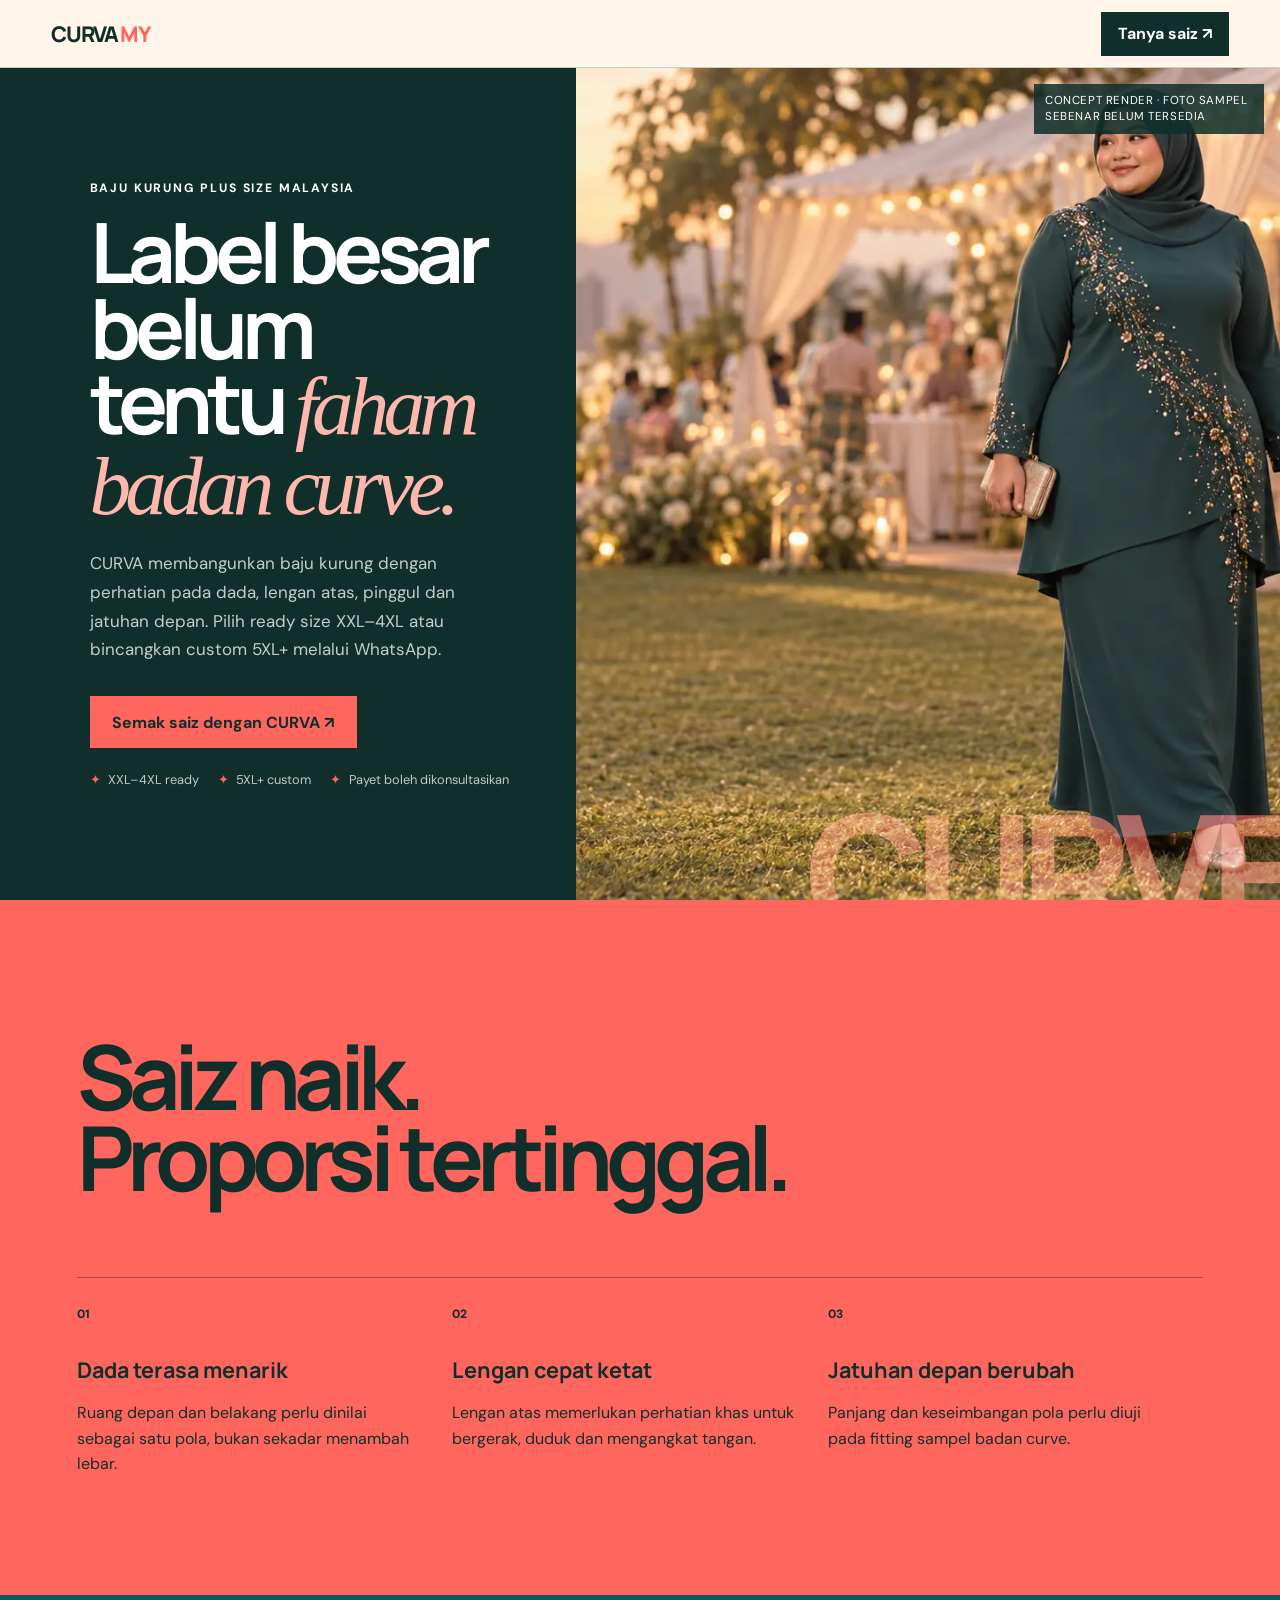
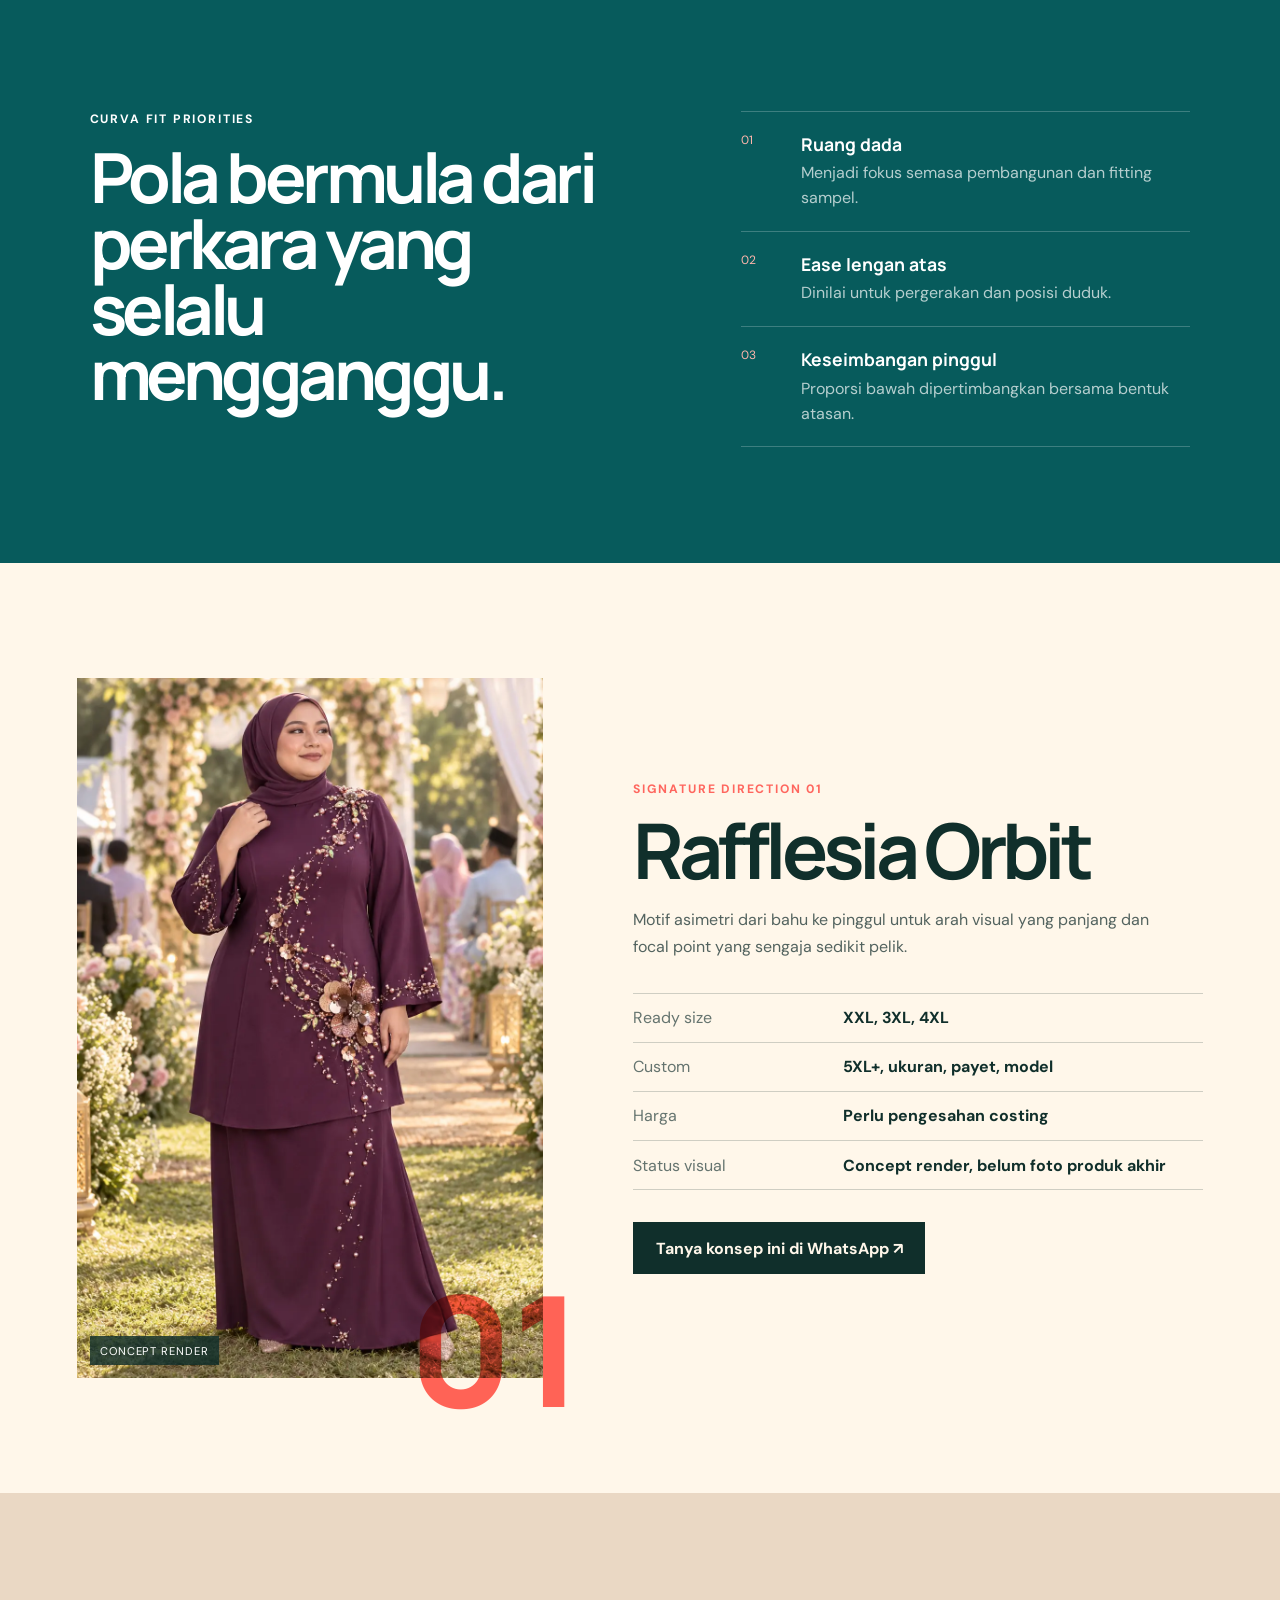
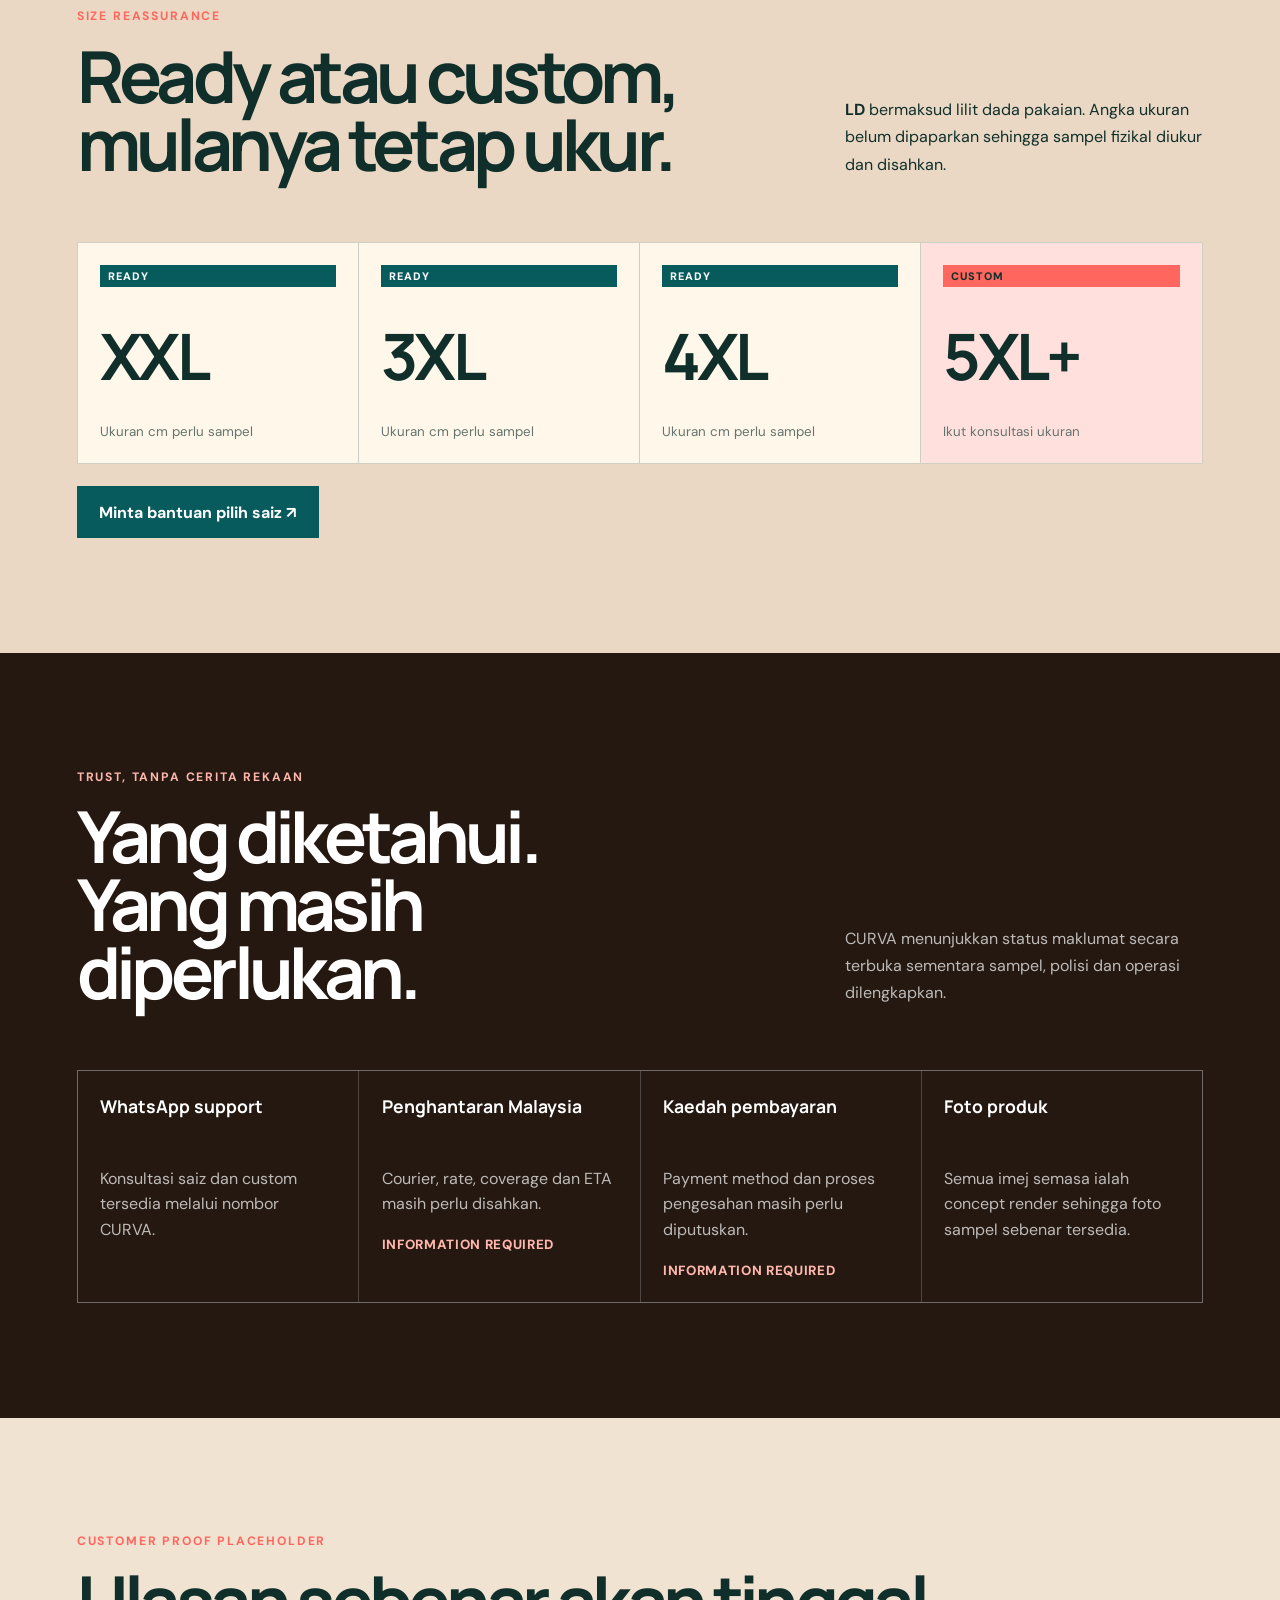
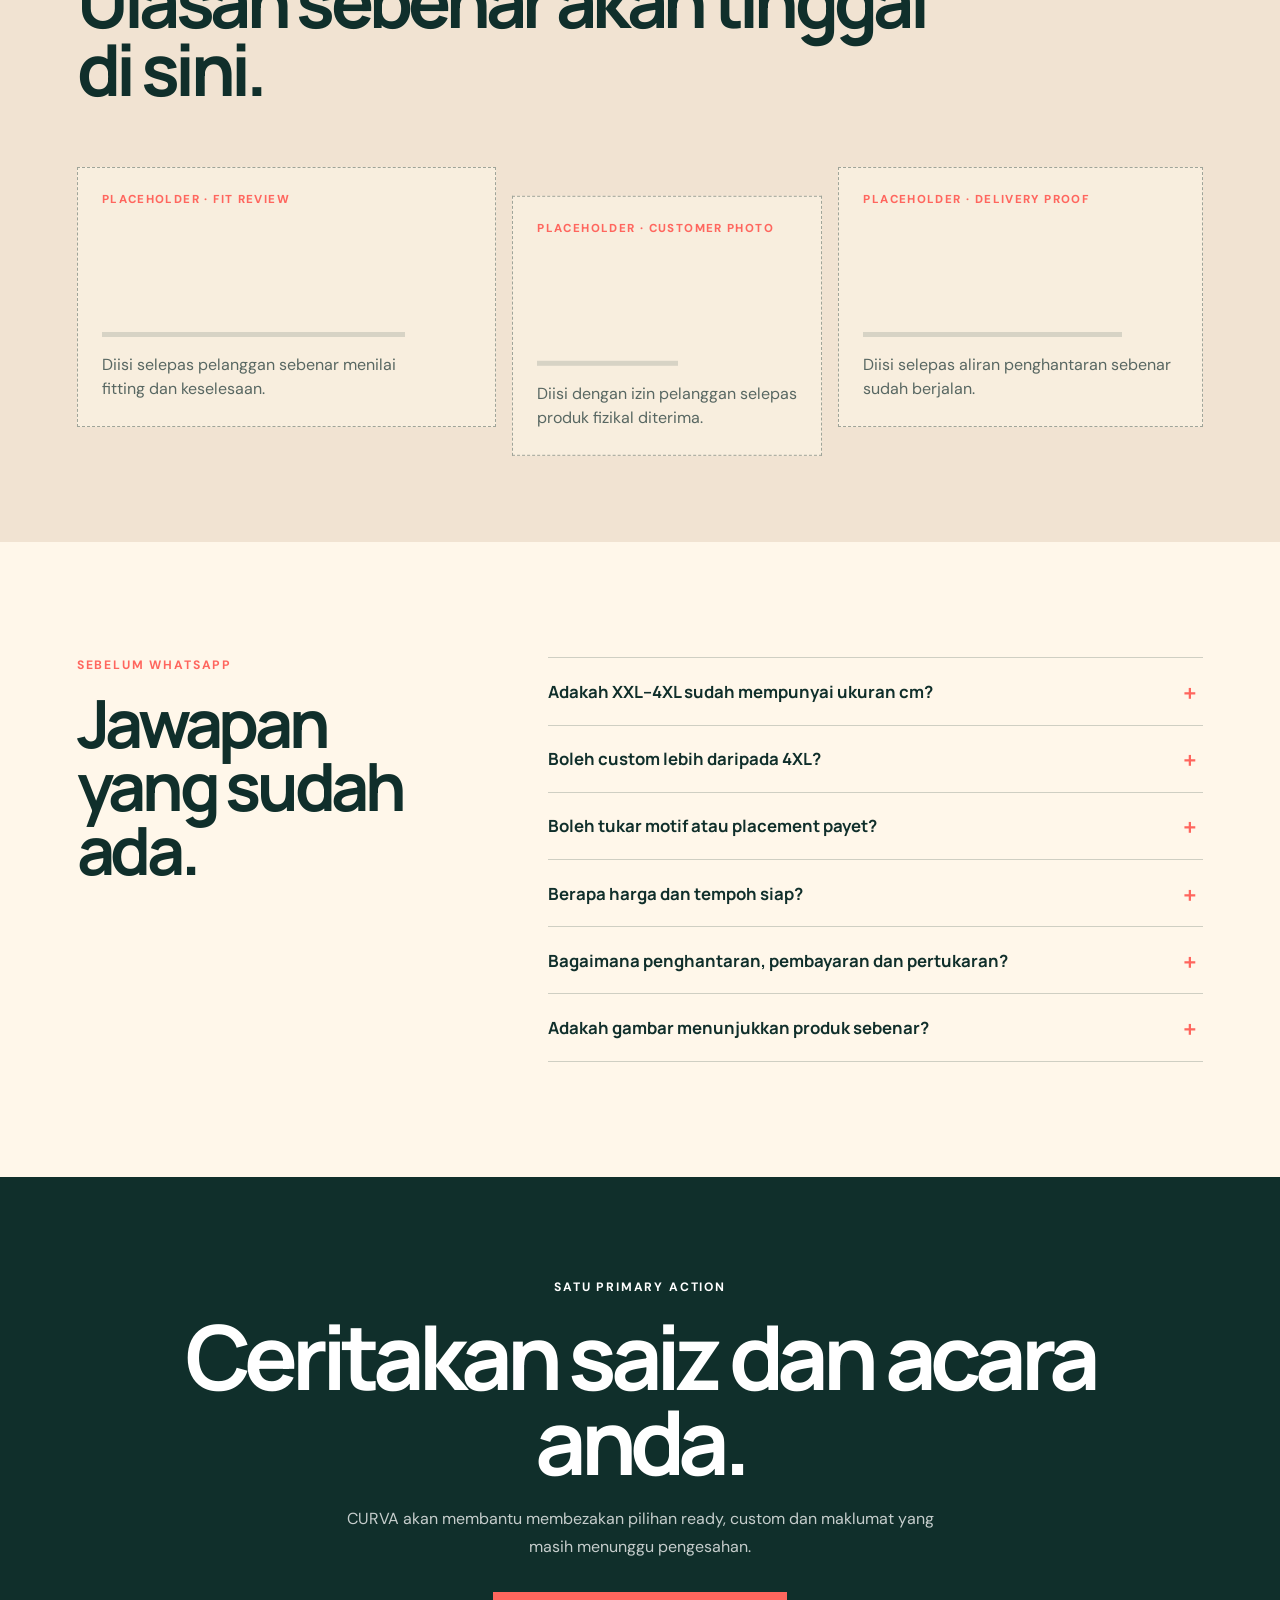
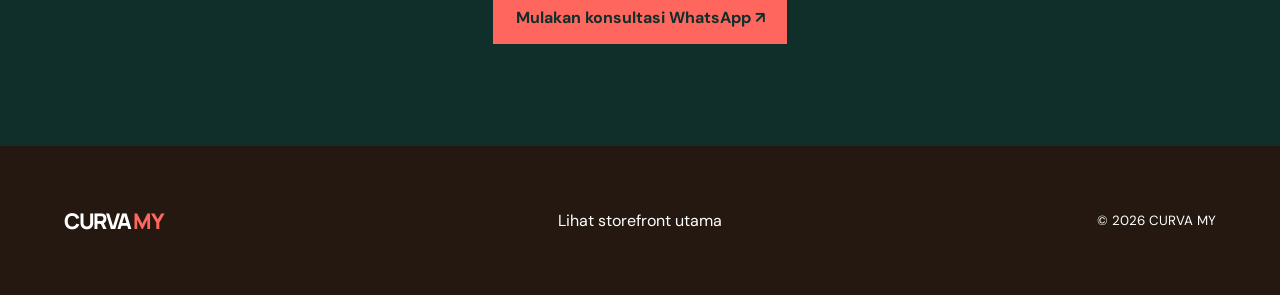
==== baju-kurung-plus-size/index.html @ a4bcad21 "Strengthen storefront conversion and add Ads landing page" ====
<!doctype html>
<html lang="ms">
  <head>
    <meta charset="UTF-8" />
    <meta name="viewport" content="width=device-width, initial-scale=1.0" />
    <meta
      name="description"
      content="Baju kurung plus size Malaysia oleh CURVA MY. Ready size XXL–4XL dan konsultasi custom 5XL+, ukuran, model serta payet melalui WhatsApp."
    />
    <title>Baju Kurung Plus Size Malaysia — CURVA MY</title>
    <link rel="preconnect" href="https://fonts.googleapis.com" />
    <link rel="preconnect" href="https://fonts.gstatic.com" crossorigin />
    <link
      href="https://fonts.googleapis.com/css2?family=DM+Sans:wght@400;500;600;700&family=Manrope:wght@500;600;700;800&display=swap"
      rel="stylesheet"
    />
    <link rel="stylesheet" href="../styles.css" />
  </head>
  <body class="ads-page" data-page="baju-kurung-plus-size">
    <a class="skip-link" href="#main-content">Terus ke kandungan utama</a>

    <header class="ads-header">
      <a class="wordmark" href="../" aria-label="Kembali ke laman utama CURVA MY">CURVA <span>MY</span></a>
      <a
        class="button ads-header-cta wa-link"
        href="https://wa.me/6285860070439"
        data-wa-intent="konsultasi baju kurung plus size dari landing Ads"
      >Tanya saiz ↗</a>
    </header>

    <main id="main-content">
      <section class="ads-hero" aria-labelledby="ads-title">
        <div class="ads-hero-copy">
          <p class="eyebrow">Baju Kurung Plus Size Malaysia</p>
          <h1 id="ads-title">Label besar belum tentu <em>faham badan curve.</em></h1>
          <p>
            CURVA membangunkan baju kurung dengan perhatian pada dada, lengan atas, pinggul dan jatuhan depan.
            Pilih ready size XXL–4XL atau bincangkan custom 5XL+ melalui WhatsApp.
          </p>
          <a
            class="button button-coral wa-link"
            href="https://wa.me/6285860070439"
            data-wa-intent="semak saiz baju kurung plus size"
          >Semak saiz dengan CURVA ↗</a>
          <ul class="ads-reassurance" aria-label="Ringkasan pilihan">
            <li>XXL–4XL ready</li>
            <li>5XL+ custom</li>
            <li>Payet boleh dikonsultasikan</li>
          </ul>
        </div>
        <figure class="ads-hero-visual">
          <img src="../assets/curva-wedding-hero.webp" alt="Concept render baju kurung plus size teal di majlis luar" />
          <figcaption>Concept render · foto sampel sebenar belum tersedia</figcaption>
        </figure>
      </section>

      <section class="pain-section" aria-labelledby="pain-title">
        <p class="eyebrow dark">Masalahnya sering pada pola</p>
        <h2 id="pain-title">Saiz naik.<br />Proporsi tertinggal.</h2>
        <div class="pain-grid">
          <article><span>01</span><h3>Dada terasa menarik</h3><p>Ruang depan dan belakang perlu dinilai sebagai satu pola, bukan sekadar menambah lebar.</p></article>
          <article><span>02</span><h3>Lengan cepat ketat</h3><p>Lengan atas memerlukan perhatian khas untuk bergerak, duduk dan mengangkat tangan.</p></article>
          <article><span>03</span><h3>Jatuhan depan berubah</h3><p>Panjang dan keseimbangan pola perlu diuji pada fitting sampel badan curve.</p></article>
        </div>
      </section>

      <section class="ads-value" aria-labelledby="value-title">
        <div>
          <p class="eyebrow">CURVA fit priorities</p>
          <h2 id="value-title">Pola bermula dari perkara yang selalu mengganggu.</h2>
        </div>
        <ol>
          <li><span>01</span><div><strong>Ruang dada</strong><p>Menjadi fokus semasa pembangunan dan fitting sampel.</p></div></li>
          <li><span>02</span><div><strong>Ease lengan atas</strong><p>Dinilai untuk pergerakan dan posisi duduk.</p></div></li>
          <li><span>03</span><div><strong>Keseimbangan pinggul</strong><p>Proporsi bawah dipertimbangkan bersama bentuk atasan.</p></div></li>
        </ol>
      </section>

      <section class="ads-offer section" aria-labelledby="offer-title">
        <div class="ads-offer-visual">
          <img src="../assets/payet-rafflesia-orbit.webp" alt="Concept render baju kurung plus size dengan payet Rafflesia Orbit" loading="lazy" />
          <span class="render-label">Concept render</span>
        </div>
        <div class="ads-offer-copy">
          <p class="eyebrow dark">Signature direction 01</p>
          <h2 id="offer-title">Rafflesia Orbit</h2>
          <p>Motif asimetri dari bahu ke pinggul untuk arah visual yang panjang dan focal point yang sengaja sedikit pelik.</p>
          <dl>
            <div><dt>Ready size</dt><dd>XXL, 3XL, 4XL</dd></div>
            <div><dt>Custom</dt><dd>5XL+, ukuran, payet, model</dd></div>
            <div><dt>Harga</dt><dd>Perlu pengesahan costing</dd></div>
            <div><dt>Status visual</dt><dd>Concept render, belum foto produk akhir</dd></div>
          </dl>
          <a
            class="button product-pick wa-link"
            href="https://wa.me/6285860070439"
            data-wa-intent="bertanya tentang konsep Rafflesia Orbit"
          >Tanya konsep ini di WhatsApp ↗</a>
        </div>
      </section>

      <section class="ads-size section" aria-labelledby="ads-size-title">
        <div class="section-heading">
          <div>
            <p class="eyebrow dark">Size reassurance</p>
            <h2 id="ads-size-title">Ready atau custom,<br />mulanya tetap ukur.</h2>
          </div>
          <p><strong>LD</strong> bermaksud lilit dada pakaian. Angka ukuran belum dipaparkan sehingga sampel fizikal diukur dan disahkan.</p>
        </div>
        <div class="ads-size-options">
          <article><span class="status-ready">Ready</span><strong>XXL</strong><small>Ukuran cm perlu sampel</small></article>
          <article><span class="status-ready">Ready</span><strong>3XL</strong><small>Ukuran cm perlu sampel</small></article>
          <article><span class="status-ready">Ready</span><strong>4XL</strong><small>Ukuran cm perlu sampel</small></article>
          <article class="ads-custom-size"><span class="status-custom">Custom</span><strong>5XL+</strong><small>Ikut konsultasi ukuran</small></article>
        </div>
        <a
          class="button inline-wa wa-link"
          href="https://wa.me/6285860070439"
          data-wa-intent="minta bantuan memilih saiz"
        >Minta bantuan pilih saiz ↗</a>
      </section>

      <section class="ads-trust section" aria-labelledby="ads-trust-title">
        <div class="section-heading">
          <div>
            <p class="eyebrow dark">Trust, tanpa cerita rekaan</p>
            <h2 id="ads-trust-title">Yang diketahui.<br />Yang masih diperlukan.</h2>
          </div>
          <p>CURVA menunjukkan status maklumat secara terbuka sementara sampel, polisi dan operasi dilengkapkan.</p>
        </div>
        <div class="ads-trust-grid">
          <article><strong>WhatsApp support</strong><p>Konsultasi saiz dan custom tersedia melalui nombor CURVA.</p></article>
          <article><strong>Penghantaran Malaysia</strong><p>Courier, rate, coverage dan ETA masih perlu disahkan.</p><small>Information required</small></article>
          <article><strong>Kaedah pembayaran</strong><p>Payment method dan proses pengesahan masih perlu diputuskan.</p><small>Information required</small></article>
          <article><strong>Foto produk</strong><p>Semua imej semasa ialah concept render sehingga foto sampel sebenar tersedia.</p></article>
        </div>
      </section>

      <section class="ads-proof section" aria-labelledby="ads-proof-title">
        <p class="eyebrow dark">Customer proof placeholder</p>
        <h2 id="ads-proof-title">Ulasan sebenar akan tinggal di sini.</h2>
        <div class="proof-grid">
          <article><span>PLACEHOLDER · FIT REVIEW</span><div class="proof-line"></div><p>Diisi selepas pelanggan sebenar menilai fitting dan keselesaan.</p></article>
          <article><span>PLACEHOLDER · CUSTOMER PHOTO</span><div class="proof-line short"></div><p>Diisi dengan izin pelanggan selepas produk fizikal diterima.</p></article>
          <article><span>PLACEHOLDER · DELIVERY PROOF</span><div class="proof-line"></div><p>Diisi selepas aliran penghantaran sebenar sudah berjalan.</p></article>
        </div>
      </section>

      <section class="faq-section section ads-faq" aria-labelledby="ads-faq-title">
        <div class="faq-heading">
          <p class="eyebrow dark">Sebelum WhatsApp</p>
          <h2 id="ads-faq-title">Jawapan yang sudah ada.</h2>
        </div>
        <div class="faq-list">
          <details><summary>Adakah XXL–4XL sudah mempunyai ukuran cm?</summary><p>Belum dipaparkan kerana ukuran pakaian perlu disahkan daripada sampel fizikal.</p></details>
          <details><summary>Boleh custom lebih daripada 4XL?</summary><p>Boleh dikonsultasikan berdasarkan ukuran badan melalui WhatsApp.</p></details>
          <details><summary>Boleh tukar motif atau placement payet?</summary><p>Boleh dibincangkan. Feasibility, bahan, harga dan tempoh akan disahkan sebelum order.</p></details>
          <details><summary>Berapa harga dan tempoh siap?</summary><p><strong>Information required:</strong> costing dan production lead time belum tersedia.</p></details>
          <details><summary>Bagaimana penghantaran, pembayaran dan pertukaran?</summary><p><strong>Information required:</strong> butiran operasi dan polisi ini belum diberikan untuk paparan awam.</p></details>
          <details><summary>Adakah gambar menunjukkan produk sebenar?</summary><p>Belum. Semua imej semasa ditandai concept render dan perlu diganti dengan foto sampel sebenar.</p></details>
        </div>
      </section>

      <section class="final-cta ads-final" aria-labelledby="ads-final-title">
        <p class="eyebrow">Satu primary action</p>
        <h2 id="ads-final-title">Ceritakan saiz dan acara anda.</h2>
        <p>CURVA akan membantu membezakan pilihan ready, custom dan maklumat yang masih menunggu pengesahan.</p>
        <a
          class="button button-coral wa-link"
          href="https://wa.me/6285860070439"
          data-wa-intent="mulakan konsultasi baju kurung plus size"
        >Mulakan konsultasi WhatsApp ↗</a>
      </section>
    </main>

    <footer class="ads-footer">
      <a class="wordmark footer-mark" href="../">CURVA <span>MY</span></a>
      <p><a href="../">Lihat storefront utama</a></p>
      <small>© <span id="year"></span> CURVA MY</small>
    </footer>

    <a
      class="mobile-wa wa-link"
      href="https://wa.me/6285860070439"
      data-wa-intent="sticky Ads landing WhatsApp"
      aria-label="Semak saiz melalui WhatsApp"
    >Semak saiz di WhatsApp <span aria-hidden="true">↗</span></a>

    <script src="../script.js"></script>
  </body>
</html>
---- styles.css ----
:root {
  --ink: #102f2b;
  --teal: #075b5c;
  --coral: #ff665e;
  --cream: #fff7ea;
  --paper: #f5ebdc;
  --gold: #d9a557;
  --line: rgba(16, 47, 43, 0.2);
}

* { box-sizing: border-box; }
html { scroll-behavior: smooth; }
body {
  margin: 0;
  overflow-x: hidden;
  color: var(--ink);
  background: var(--cream);
  font-family: "DM Sans", sans-serif;
  font-size: 16px;
}
a { color: inherit; text-decoration: none; }
button { font: inherit; }
:focus-visible { outline: 3px solid var(--coral); outline-offset: 4px; }
.skip-link { position: fixed; top: .75rem; left: .75rem; z-index: 100; padding: .75rem 1rem; color: white; background: var(--ink); transform: translateY(-180%); }
.skip-link:focus { transform: translateY(0); }

.site-header {
  height: 76px;
  display: grid;
  grid-template-columns: 1fr auto 1fr;
  align-items: center;
  padding: 0 4vw;
  background: var(--cream);
  border-bottom: 1px solid var(--line);
  position: sticky;
  top: 0;
  z-index: 10;
}
.wordmark {
  font-family: "Manrope", sans-serif;
  font-size: 1.35rem;
  font-weight: 800;
  letter-spacing: -0.06em;
}
.wordmark span { color: var(--coral); }
nav { display: flex; gap: clamp(.9rem, 2vw, 2rem); font-size: .9rem; }
nav a:hover { color: var(--coral); }
.bag-link { justify-self: end; font-size: .9rem; font-weight: 700; }

.hero {
  min-height: calc(100svh - 76px);
  position: relative;
  display: grid;
  align-items: center;
  overflow: hidden;
  color: white;
  background: #815d40;
}
.hero-image, .hero-shade { position: absolute; inset: 0; width: 100%; height: 100%; }
.hero-image { object-fit: cover; object-position: center; }
.hero-shade {
  background: linear-gradient(90deg, rgba(10, 40, 36, .78) 0%, rgba(10, 40, 36, .38) 38%, transparent 67%);
}
.hero-copy { position: relative; width: min(590px, 86vw); margin-left: 8vw; z-index: 2; }
.eyebrow {
  margin: 0 0 1.1rem;
  font-size: .76rem;
  font-weight: 700;
  letter-spacing: .15em;
  text-transform: uppercase;
}
.eyebrow.dark { color: var(--coral); }
h1, h2, h3 { font-family: "Manrope", sans-serif; }
h1 {
  max-width: 650px;
  margin: 0;
  font-size: clamp(3.5rem, 7vw, 7rem);
  line-height: .91;
  letter-spacing: -.07em;
}
h1 em, .spark-intro em { color: #ffb6ac; font-family: Georgia, serif; font-weight: 400; }
.hero-text { max-width: 510px; margin: 1.7rem 0 2rem; font-size: 1.08rem; line-height: 1.7; }
.hero-actions { display: flex; flex-wrap: wrap; gap: .75rem; }
.button {
  min-height: 52px;
  display: inline-flex;
  align-items: center;
  justify-content: center;
  gap: .5rem;
  padding: .85rem 1.35rem;
  border: 1px solid transparent;
  font-weight: 700;
  transition: transform .2s ease, background .2s ease;
}
.button:hover { transform: translateY(-2px); }
.button-primary { color: var(--ink); background: var(--cream); }
.button-ghost { color: white; border-color: rgba(255,255,255,.65); }
.hero-note {
  position: absolute;
  right: 3vw;
  bottom: 3vw;
  display: flex;
  gap: .8rem;
  align-items: flex-start;
  z-index: 2;
  font-size: .85rem;
}
.hero-note span { color: #ffb6ac; }
.hero-note p { margin: 0; }
.hero-render-label, .stage-render-label {
  position: absolute;
  z-index: 3;
  padding: .45rem .65rem;
  color: white;
  background: rgba(16,47,43,.84);
  font-size: .72rem;
  font-weight: 700;
  letter-spacing: .05em;
  text-transform: uppercase;
}
.hero-render-label { top: 1rem; right: 1rem; }
.stage-render-label { left: 1rem; bottom: 1rem; }

.trust-ribbon { display: grid; grid-template-columns: repeat(4, 1fr); border-bottom: 1px solid var(--line); background: var(--cream); }
.trust-ribbon > div { position: relative; padding: 1.3rem 1.5rem 1.3rem 3.4rem; border-right: 1px solid var(--line); }
.trust-ribbon > div:last-child { border-right: 0; }
.trust-ribbon span { position: absolute; left: 1.25rem; top: 1.35rem; color: var(--coral); font-size: .75rem; }
.trust-ribbon strong, .trust-ribbon small { display: block; }
.trust-ribbon small { margin-top: .2rem; color: #61716d; line-height: 1.4; }

.manifesto {
  min-height: 62vh;
  display: grid;
  place-content: center;
  padding: 8vw;
  text-align: center;
  background: var(--coral);
}
.manifesto p { font-size: .75rem; font-weight: 700; letter-spacing: .2em; }
.manifesto h2 {
  margin: 1rem 0 0;
  font-size: clamp(2.5rem, 6vw, 6rem);
  line-height: 1;
  letter-spacing: -.06em;
}
.manifesto h2 span { color: var(--cream); font-family: Georgia, serif; font-style: italic; font-weight: 400; }

.section { padding: 9vw 6vw; }
.section-heading {
  display: grid;
  grid-template-columns: 1.3fr .7fr;
  gap: 8vw;
  align-items: end;
  margin-bottom: 4rem;
}
.section-heading h2, .fit-copy h2, .spark-intro h2 {
  margin: 0;
  font-size: clamp(2.6rem, 5.6vw, 5.5rem);
  line-height: .95;
  letter-spacing: -.065em;
}
.section-heading > p { margin: 0; line-height: 1.7; }
.product-stage { position: relative; overflow: hidden; background: var(--paper); }
.product-stage img { display: block; width: 100%; aspect-ratio: 16 / 9; object-fit: cover; }
.product-caption {
  position: absolute;
  right: 1rem;
  bottom: 1rem;
  min-width: 175px;
  padding: 1rem;
  background: var(--cream);
}
.product-caption p { margin: 0 0 .2rem; font-size: .75rem; }
.product-caption strong { font-size: 1.4rem; }
.product-grid { display: grid; grid-template-columns: repeat(3, 1fr); border-top: 1px solid var(--line); margin-top: 2rem; }
.product-grid article { padding: 2rem; border-right: 1px solid var(--line); }
.product-grid article:last-child { border-right: 0; }
.product-number { color: var(--coral); }
.product-grid h3 { margin: 2rem 0 .4rem; font-size: 1.6rem; }
.product-grid article > p:not(.product-number) { min-height: 3rem; color: #4e625f; }
.text-link { display: inline-block; margin-top: .7rem; padding-bottom: .2rem; border-bottom: 1px solid currentColor; font-weight: 700; }
.text-link:hover { color: var(--coral); }

.payet-collection { background: #f1e3d2; }
.payet-heading > div:last-child > p { margin: 0 0 .8rem; line-height: 1.7; }
.concept-note { display: block; color: #6b5751; line-height: 1.5; }
.payet-grid { display: grid; grid-template-columns: repeat(3, 1fr); gap: 1.3rem; }
.payet-card { overflow: hidden; background: var(--cream); border: 1px solid var(--line); }
.payet-image-wrap { position: relative; overflow: hidden; }
.payet-image-wrap img { display: block; width: 100%; aspect-ratio: 2 / 3; object-fit: cover; transition: transform .55s ease; }
.payet-card:hover .payet-image-wrap img { transform: scale(1.025); }
.render-label { position: absolute; left: .8rem; bottom: .8rem; padding: .45rem .65rem; color: white; background: rgba(16,47,43,.82); font-size: .7rem; text-transform: uppercase; letter-spacing: .08em; }
.payet-card-copy { padding: 1.4rem; }
.payet-card h3 { margin: .7rem 0 .55rem; font-size: 1.55rem; }
.payet-card-copy > p:not(.product-number) { min-height: 4.6rem; margin-bottom: 1.2rem; color: #53615e; line-height: 1.55; }
.payet-meta { display: flex; justify-content: space-between; align-items: center; gap: 1rem; padding: 1rem 0; border-top: 1px solid var(--line); }
.payet-meta strong { font-size: 1.25rem; }
.payet-meta span { color: #6a7572; font-size: .75rem; }
.product-pick { width: 100%; color: var(--cream); background: var(--ink); cursor: pointer; }

.spark-section {
  display: grid;
  grid-template-columns: .9fr 1.1fr;
  gap: 8vw;
  padding: 9vw 7vw;
  color: white;
  background: var(--teal);
}
.spark-intro { align-self: center; }
.spark-intro > p:last-child { max-width: 460px; line-height: 1.7; color: rgba(255,255,255,.72); }
.spark-builder { padding: clamp(1.2rem, 3vw, 2.5rem); color: var(--ink); background: var(--cream); }
.builder-topline, .builder-total { display: flex; justify-content: space-between; align-items: center; gap: 1rem; }
.builder-topline { padding-bottom: 1.4rem; border-bottom: 1px solid var(--line); }
.builder-topline p { margin: 0; font-weight: 700; }
.builder-topline span { font-size: .8rem; }
.spark-options { display: grid; gap: .65rem; padding: 1rem 0; }
.spark-option {
  display: grid;
  grid-template-columns: 48px 1fr;
  gap: 1rem;
  align-items: center;
  width: 100%;
  padding: .65rem;
  text-align: left;
  color: var(--ink);
  background: transparent;
  border: 1px solid transparent;
  cursor: pointer;
}
.spark-option:hover, .spark-option.selected { border-color: var(--coral); background: white; }
.spark-option small { display: block; margin-top: .18rem; color: #677571; }
.spark-swatch { width: 48px; aspect-ratio: 1; display: block; border-radius: 50%; background-color: #0d6261; }
.spark-swatch.bare { background: #0d6261; }
.spark-swatch.orbit { background: radial-gradient(circle at 30% 30%, #ffd49a 0 5%, transparent 6%), radial-gradient(circle at 60% 62%, #f8e8c7 0 6%, transparent 7%), #0d6261; }
.spark-swatch.meteor { background: repeating-linear-gradient(115deg, #0d6261 0 8px, #d9a557 9px 10px, #0d6261 11px 18px); }
.spark-swatch.glitch { background: conic-gradient(from 45deg, #0d6261, #d9a557, #153a36, #ff665e, #0d6261); }
.builder-total { padding: 1.5rem 0; border-top: 1px solid var(--line); }
.builder-total small { color: #677571; }
.builder-total p { margin: .2rem 0 0; }
.builder-total > strong { font-size: 2rem; }
.button-coral { width: 100%; color: var(--ink); background: var(--coral); }

.size-section { background: var(--cream); }
.size-table-wrap { overflow-x: auto; border: 1px solid var(--line); }
table { width: 100%; min-width: 1050px; border-collapse: collapse; background: white; }
th, td { padding: 1rem .85rem; border-bottom: 1px solid var(--line); text-align: left; white-space: nowrap; }
thead th { color: var(--cream); background: var(--ink); font-size: .76rem; letter-spacing: .04em; }
tbody th { font-family: "Manrope", sans-serif; font-size: 1.15rem; }
.custom-row { background: #ffe4df; }
.status-ready, .status-custom { display: inline-block; padding: .25rem .5rem; font-size: .68rem; font-weight: 800; letter-spacing: .08em; text-transform: uppercase; }
.status-ready { color: white; background: var(--teal); }
.status-custom { color: var(--ink); background: var(--coral); }
.measurement-note { max-width: 860px; margin: 1.2rem 0 0; color: #6a5751; font-size: .86rem; line-height: 1.6; }
.inline-wa { width: auto; margin-top: 1.4rem; color: white; background: var(--teal); }

.custom-section { position: relative; display: grid; grid-template-columns: .9fr 1.1fr; gap: 5vw; overflow: hidden; padding: 9vw 7vw; color: white; background: #241811; }
.atelier-tools { position: absolute; inset: 0 0 0 auto; width: 60%; height: 100%; object-fit: cover; opacity: .34; mix-blend-mode: screen; mask-image: linear-gradient(90deg, transparent, black 35%); }
.custom-copy, .custom-options { position: relative; z-index: 1; }
.custom-copy h2 { margin: 0; font-size: clamp(2.6rem, 5vw, 5rem); line-height: .96; letter-spacing: -.065em; }
.custom-copy > p:not(.eyebrow) { max-width: 560px; margin: 1.5rem 0 2rem; color: rgba(255,255,255,.76); line-height: 1.7; }
.custom-copy .button { width: auto; }
.custom-options { display: grid; align-content: end; gap: 1rem; }
.custom-options article { display: grid; grid-template-columns: 42px 1fr; column-gap: 1rem; padding: 1.15rem; background: rgba(255,247,234,.92); color: var(--ink); backdrop-filter: blur(8px); }
.custom-options span { grid-row: 1 / span 2; color: var(--coral); font-weight: 800; }
.custom-options h3 { margin: 0 0 .35rem; }
.custom-options p { margin: 0; color: #596662; line-height: 1.5; }

.fit-section { background: var(--paper); }
.fit-copy { max-width: 820px; }
.fit-points { display: grid; grid-template-columns: repeat(3, 1fr); gap: 2rem; margin-top: 6rem; }
.fit-points article { padding-top: 1rem; border-top: 1px solid var(--ink); }
.fit-points span { color: var(--coral); }
.fit-points h3 { margin-top: 3rem; }
.fit-points p { color: #52635f; line-height: 1.6; }

.trust-section { color: white; background: var(--ink); }
.trust-section .eyebrow.dark { color: #ffb6ac; }
.trust-section .section-heading > p { color: rgba(255,255,255,.72); }
.trust-grid { display: grid; grid-template-columns: repeat(4, 1fr); border: 1px solid rgba(255,255,255,.2); }
.trust-grid article { min-height: 275px; padding: 1.5rem; border-right: 1px solid rgba(255,255,255,.2); }
.trust-grid article:last-child { border-right: 0; }
.trust-grid article > span { color: var(--coral); font-size: 1.6rem; }
.trust-grid h3 { margin: 2.5rem 0 .6rem; }
.trust-grid p { color: rgba(255,255,255,.7); line-height: 1.6; }
.trust-grid small { display: inline-block; margin-top: .75rem; padding: .35rem .5rem; color: var(--ink); background: #ffb6ac; font-weight: 800; letter-spacing: .06em; text-transform: uppercase; }

.proof-section { background: #ead8c4; }
.proof-grid { display: grid; grid-template-columns: 1.15fr .85fr 1fr; gap: 1rem; }
.proof-grid article { min-height: 260px; display: flex; flex-direction: column; justify-content: flex-end; padding: 1.5rem; border: 1px dashed rgba(16,47,43,.38); background: rgba(255,247,234,.55); }
.proof-grid article:nth-child(2) { transform: translateY(1.8rem); }
.proof-grid span { margin-bottom: auto; color: var(--coral); font-size: .72rem; font-weight: 800; letter-spacing: .12em; }
.proof-line { width: 82%; height: 5px; margin: 0 0 1rem; background: var(--ink); opacity: .14; }
.proof-line.short { width: 54%; }
.proof-grid p { max-width: 28ch; margin: 0; color: #586762; line-height: 1.55; }

.faq-section { display: grid; grid-template-columns: .72fr 1.28fr; gap: 8vw; background: var(--cream); }
.faq-heading { position: sticky; top: 110px; align-self: start; }
.faq-heading h2 { margin: 0; font-size: clamp(2.6rem, 5.2vw, 5rem); line-height: .95; letter-spacing: -.065em; }
.faq-list { border-top: 1px solid var(--line); }
.faq-list details { border-bottom: 1px solid var(--line); }
.faq-list summary { position: relative; padding: 1.35rem 3rem 1.35rem 0; cursor: pointer; font-family: "Manrope", sans-serif; font-size: 1.05rem; font-weight: 700; list-style: none; }
.faq-list summary::-webkit-details-marker { display: none; }
.faq-list summary::after { content: "+"; position: absolute; right: .4rem; top: 1.1rem; color: var(--coral); font-size: 1.5rem; }
.faq-list details[open] summary::after { content: "−"; }
.faq-list details p { margin: 0; padding: 0 3rem 1.35rem 0; color: #566762; line-height: 1.7; }

.final-cta { padding: 8vw 6vw; text-align: center; color: white; background: var(--teal); }
.final-cta h2 { margin: 0; font-size: clamp(3rem, 7vw, 6.8rem); line-height: .95; letter-spacing: -.07em; }
.final-cta > p:not(.eyebrow) { max-width: 620px; margin: 1.4rem auto 2rem; color: rgba(255,255,255,.76); line-height: 1.7; }
.final-cta .button { width: auto; }

.mobile-wa { display: none; }

/* Focused paid-ads landing page */
.ads-page { background: #f1e3d2; }
.ads-header { position: sticky; top: 0; z-index: 40; min-height: 68px; display: flex; align-items: center; justify-content: space-between; padding: .6rem 4vw; border-bottom: 1px solid var(--line); background: rgba(255,247,234,.96); backdrop-filter: blur(12px); }
.ads-header-cta { min-height: 44px; padding: .65rem 1rem; color: white; background: var(--ink); }
.ads-hero { min-height: calc(100svh - 68px); display: grid; grid-template-columns: .9fr 1.1fr; background: var(--ink); color: white; }
.ads-hero-copy { display: flex; flex-direction: column; justify-content: center; padding: 7vw 5vw 7vw 7vw; }
.ads-hero-copy h1 { max-width: 720px; font-size: clamp(3.2rem, 6.5vw, 6.8rem); }
.ads-hero-copy > p:not(.eyebrow) { max-width: 590px; margin: 1.5rem 0 2rem; color: rgba(255,255,255,.76); font-size: 1.06rem; line-height: 1.7; }
.ads-hero-copy .button { align-self: flex-start; width: auto; }
.ads-reassurance { display: flex; flex-wrap: wrap; gap: .65rem 1.2rem; margin: 1.4rem 0 0; padding: 0; list-style: none; color: rgba(255,255,255,.74); font-size: .8rem; }
.ads-reassurance li::before { content: "✦"; margin-right: .45rem; color: var(--coral); }
.ads-hero-visual { position: relative; min-height: 640px; margin: 0; overflow: hidden; }
.ads-hero-visual::before { content: "CURVE"; position: absolute; right: -1vw; bottom: -3vw; z-index: 1; color: rgba(255,102,94,.62); font-family: "Manrope", sans-serif; font-size: clamp(5rem, 13vw, 13rem); font-weight: 800; letter-spacing: -.09em; line-height: .8; mix-blend-mode: screen; }
.ads-hero-visual img { width: 100%; height: 100%; display: block; object-fit: cover; object-position: 62% center; }
.ads-hero-visual figcaption { position: absolute; top: 1rem; right: 1rem; z-index: 2; max-width: 230px; padding: .55rem .7rem; color: white; background: rgba(16,47,43,.86); font-size: .72rem; line-height: 1.4; text-transform: uppercase; letter-spacing: .05em; }

.pain-section { padding: 8vw 6vw; background: var(--coral); }
.pain-section > h2 { max-width: 880px; margin: 0; font-size: clamp(3rem, 7vw, 7rem); line-height: .9; letter-spacing: -.075em; }
.pain-grid { display: grid; grid-template-columns: repeat(3, 1fr); margin-top: 5rem; border-top: 1px solid rgba(16,47,43,.4); }
.pain-grid article { padding: 1.5rem 2rem 0 0; }
.pain-grid span { font-size: .75rem; font-weight: 800; }
.pain-grid h3 { margin: 2rem 0 .5rem; font-size: 1.35rem; }
.pain-grid p { max-width: 34ch; line-height: 1.6; }

.ads-value { display: grid; grid-template-columns: 1.1fr .9fr; gap: 8vw; padding: 9vw 7vw; color: white; background: var(--teal); }
.ads-value h2 { max-width: 760px; margin: 0; font-size: clamp(2.8rem, 5.4vw, 5.8rem); line-height: .95; letter-spacing: -.065em; }
.ads-value ol { margin: 0; padding: 0; list-style: none; }
.ads-value li { display: grid; grid-template-columns: 44px 1fr; gap: 1rem; padding: 1.25rem 0; border-bottom: 1px solid rgba(255,255,255,.22); }
.ads-value li:first-child { border-top: 1px solid rgba(255,255,255,.22); }
.ads-value li > span { color: #ffb6ac; font-size: .75rem; }
.ads-value li strong { font-family: "Manrope", sans-serif; font-size: 1.1rem; }
.ads-value li p { margin: .35rem 0 0; color: rgba(255,255,255,.7); line-height: 1.55; }

.ads-offer { display: grid; grid-template-columns: minmax(0, .9fr) minmax(0, 1.1fr); gap: 7vw; align-items: center; background: var(--cream); }
.ads-offer-visual { position: relative; max-width: 580px; justify-self: end; }
.ads-offer-visual::after { content: "01"; position: absolute; right: -2.5rem; bottom: -2rem; color: var(--coral); font-family: "Manrope", sans-serif; font-size: clamp(6rem, 12vw, 12rem); font-weight: 800; line-height: .8; mix-blend-mode: multiply; }
.ads-offer-visual img { display: block; width: 100%; aspect-ratio: 2 / 3; object-fit: cover; }
.ads-offer-copy { position: relative; z-index: 1; }
.ads-offer-copy h2 { margin: 0; font-size: clamp(3rem, 6vw, 6.4rem); line-height: .9; letter-spacing: -.07em; }
.ads-offer-copy > p:not(.eyebrow) { max-width: 540px; margin: 1.4rem 0 2rem; color: #53635f; line-height: 1.7; }
.ads-offer-copy dl { max-width: 620px; margin: 0 0 2rem; border-top: 1px solid var(--line); }
.ads-offer-copy dl div { display: grid; grid-template-columns: .7fr 1.3fr; gap: 1rem; padding: .85rem 0; border-bottom: 1px solid var(--line); }
.ads-offer-copy dt { color: #65746f; }
.ads-offer-copy dd { margin: 0; font-weight: 700; }
.ads-offer-copy .button { width: auto; }

.ads-size { background: #ead8c4; }
.ads-size-options { display: grid; grid-template-columns: repeat(4, 1fr); border: 1px solid var(--line); background: var(--cream); }
.ads-size-options article { min-height: 220px; display: flex; flex-direction: column; justify-content: space-between; padding: 1.4rem; border-right: 1px solid var(--line); }
.ads-size-options article:last-child { border-right: 0; }
.ads-size-options strong { font-family: "Manrope", sans-serif; font-size: clamp(2.5rem, 5vw, 5rem); letter-spacing: -.06em; }
.ads-size-options small { color: #65746f; }
.ads-custom-size { background: #ffe0dc; }

.ads-trust { color: white; background: #241811; }
.ads-trust .eyebrow.dark { color: #ffb6ac; }
.ads-trust .section-heading > p { color: rgba(255,255,255,.7); }
.ads-trust-grid { display: grid; grid-template-columns: repeat(4, 1fr); gap: 1px; background: rgba(255,255,255,.2); border: 1px solid rgba(255,255,255,.2); }
.ads-trust-grid article { min-height: 230px; padding: 1.4rem; background: #241811; }
.ads-trust-grid strong { font-family: "Manrope", sans-serif; font-size: 1.1rem; }
.ads-trust-grid p { margin-top: 3rem; color: rgba(255,255,255,.7); line-height: 1.6; }
.ads-trust-grid small { color: #ffb6ac; font-weight: 800; text-transform: uppercase; letter-spacing: .05em; }
.ads-proof { background: #f1e3d2; }
.ads-proof > h2 { max-width: 900px; margin: 0 0 4rem; font-size: clamp(2.8rem, 5.6vw, 5.8rem); line-height: .95; letter-spacing: -.065em; }
.ads-faq { background: var(--cream); }
.ads-final { background: var(--ink); }
.ads-footer { background: #241811; }

footer {
  display: grid;
  grid-template-columns: 1fr auto 1fr;
  align-items: center;
  gap: 2rem;
  padding: 3rem 5vw;
  color: white;
  background: var(--ink);
}
footer p { text-align: center; }
footer small { justify-self: end; }
.footer-mark { color: white; }

@media (max-width: 1080px) {
  nav { display: none; }
  .site-header { grid-template-columns: 1fr auto; }
  .trust-ribbon { grid-template-columns: repeat(2, 1fr); }
  .trust-ribbon > div:nth-child(2) { border-right: 0; }
  .trust-ribbon > div:nth-child(-n+2) { border-bottom: 1px solid var(--line); }
  .trust-grid { grid-template-columns: repeat(2, 1fr); }
  .trust-grid article:nth-child(2) { border-right: 0; }
  .trust-grid article:nth-child(-n+2) { border-bottom: 1px solid rgba(255,255,255,.2); }
  .ads-hero { grid-template-columns: 1fr 1fr; }
  .ads-trust-grid { grid-template-columns: repeat(2, 1fr); }
}

@media (max-width: 800px) {
  body { padding-bottom: 72px; }
  .site-header { height: 68px; }
  .bag-link { font-size: .78rem; }
  .hero { min-height: 88svh; align-items: end; padding-bottom: 3rem; }
  .hero-image { object-position: 65% center; }
  .hero-shade { background: linear-gradient(0deg, rgba(10,40,36,.9) 0%, rgba(10,40,36,.3) 62%, transparent); }
  .hero-copy { width: auto; margin: 0 7vw; }
  h1 { font-size: clamp(3rem, 15vw, 5rem); }
  .hero-text { font-size: 1rem; }
  .hero-note { display: none; }
  .hero-render-label { top: .7rem; right: .7rem; font-size: .65rem; }
  .trust-ribbon { grid-template-columns: 1fr; }
  .trust-ribbon > div, .trust-ribbon > div:nth-child(2) { border-right: 0; border-bottom: 1px solid var(--line); }
  .section, .spark-section { padding: 5.5rem 6vw; }
  .section-heading, .spark-section { grid-template-columns: 1fr; }
  .section-heading { gap: 2rem; }
  .product-stage img { aspect-ratio: 4 / 5; object-position: center; }
  .product-grid, .fit-points, .payet-grid { grid-template-columns: 1fr; }
  .product-grid article { border-right: 0; border-bottom: 1px solid var(--line); padding-inline: .3rem; }
  .spark-section { gap: 3rem; }
  .custom-section { grid-template-columns: 1fr; padding: 5.5rem 6vw; }
  .atelier-tools { width: 100%; opacity: .25; mask-image: linear-gradient(0deg, transparent, black); }
  .custom-options { margin-top: 1rem; }
  .fit-points { margin-top: 3rem; }
  .trust-grid, .proof-grid, .faq-section { grid-template-columns: 1fr; }
  .trust-grid article { min-height: auto; border-right: 0; border-bottom: 1px solid rgba(255,255,255,.2); }
  .trust-grid article:last-child { border-bottom: 0; }
  .trust-grid h3 { margin-top: 1.5rem; }
  .proof-grid article:nth-child(2) { transform: none; }
  .faq-section { gap: 3rem; }
  .faq-heading { position: static; }
  .final-cta { padding: 5.5rem 6vw; }
  .mobile-wa { position: fixed; right: 1rem; bottom: 1rem; left: 1rem; z-index: 50; min-height: 54px; display: flex; align-items: center; justify-content: center; color: white; background: #157347; border: 1px solid rgba(255,255,255,.28); box-shadow: 0 12px 30px rgba(16,47,43,.28); font-weight: 800; }
  footer { grid-template-columns: 1fr; text-align: center; }
  footer p { margin: 0; }
  footer small { justify-self: center; }
  .ads-header { min-height: 62px; }
  .ads-header-cta { min-height: 42px; font-size: .78rem; }
  .ads-hero { grid-template-columns: 1fr; min-height: auto; }
  .ads-hero-copy { padding: 4.8rem 6vw 3rem; }
  .ads-hero-copy h1 { font-size: clamp(3.1rem, 15vw, 5.2rem); }
  .ads-hero-copy .button { width: 100%; }
  .ads-hero-visual { min-height: 62svh; }
  .ads-hero-visual::before { right: -2vw; bottom: -1rem; font-size: 28vw; }
  .pain-section { padding: 5.5rem 6vw; }
  .pain-grid, .ads-value, .ads-offer, .ads-size-options, .ads-trust-grid { grid-template-columns: 1fr; }
  .pain-grid { margin-top: 3rem; }
  .pain-grid article { padding-right: 0; border-bottom: 1px solid rgba(16,47,43,.3); }
  .ads-value { gap: 3rem; padding: 5.5rem 6vw; }
  .ads-offer { gap: 3.5rem; }
  .ads-offer-visual { justify-self: stretch; max-width: none; }
  .ads-offer-visual::after { right: -.5rem; bottom: -1rem; }
  .ads-offer-copy .button { width: 100%; }
  .ads-size-options article { min-height: 160px; border-right: 0; border-bottom: 1px solid var(--line); }
  .ads-size-options article:last-child { border-bottom: 0; }
  .ads-trust-grid article { min-height: auto; }
  .ads-trust-grid p { margin-top: 1.5rem; }
}

@media (prefers-reduced-motion: reduce) {
  html { scroll-behavior: auto; }
  .button, .payet-image-wrap img { transition: none; }
}
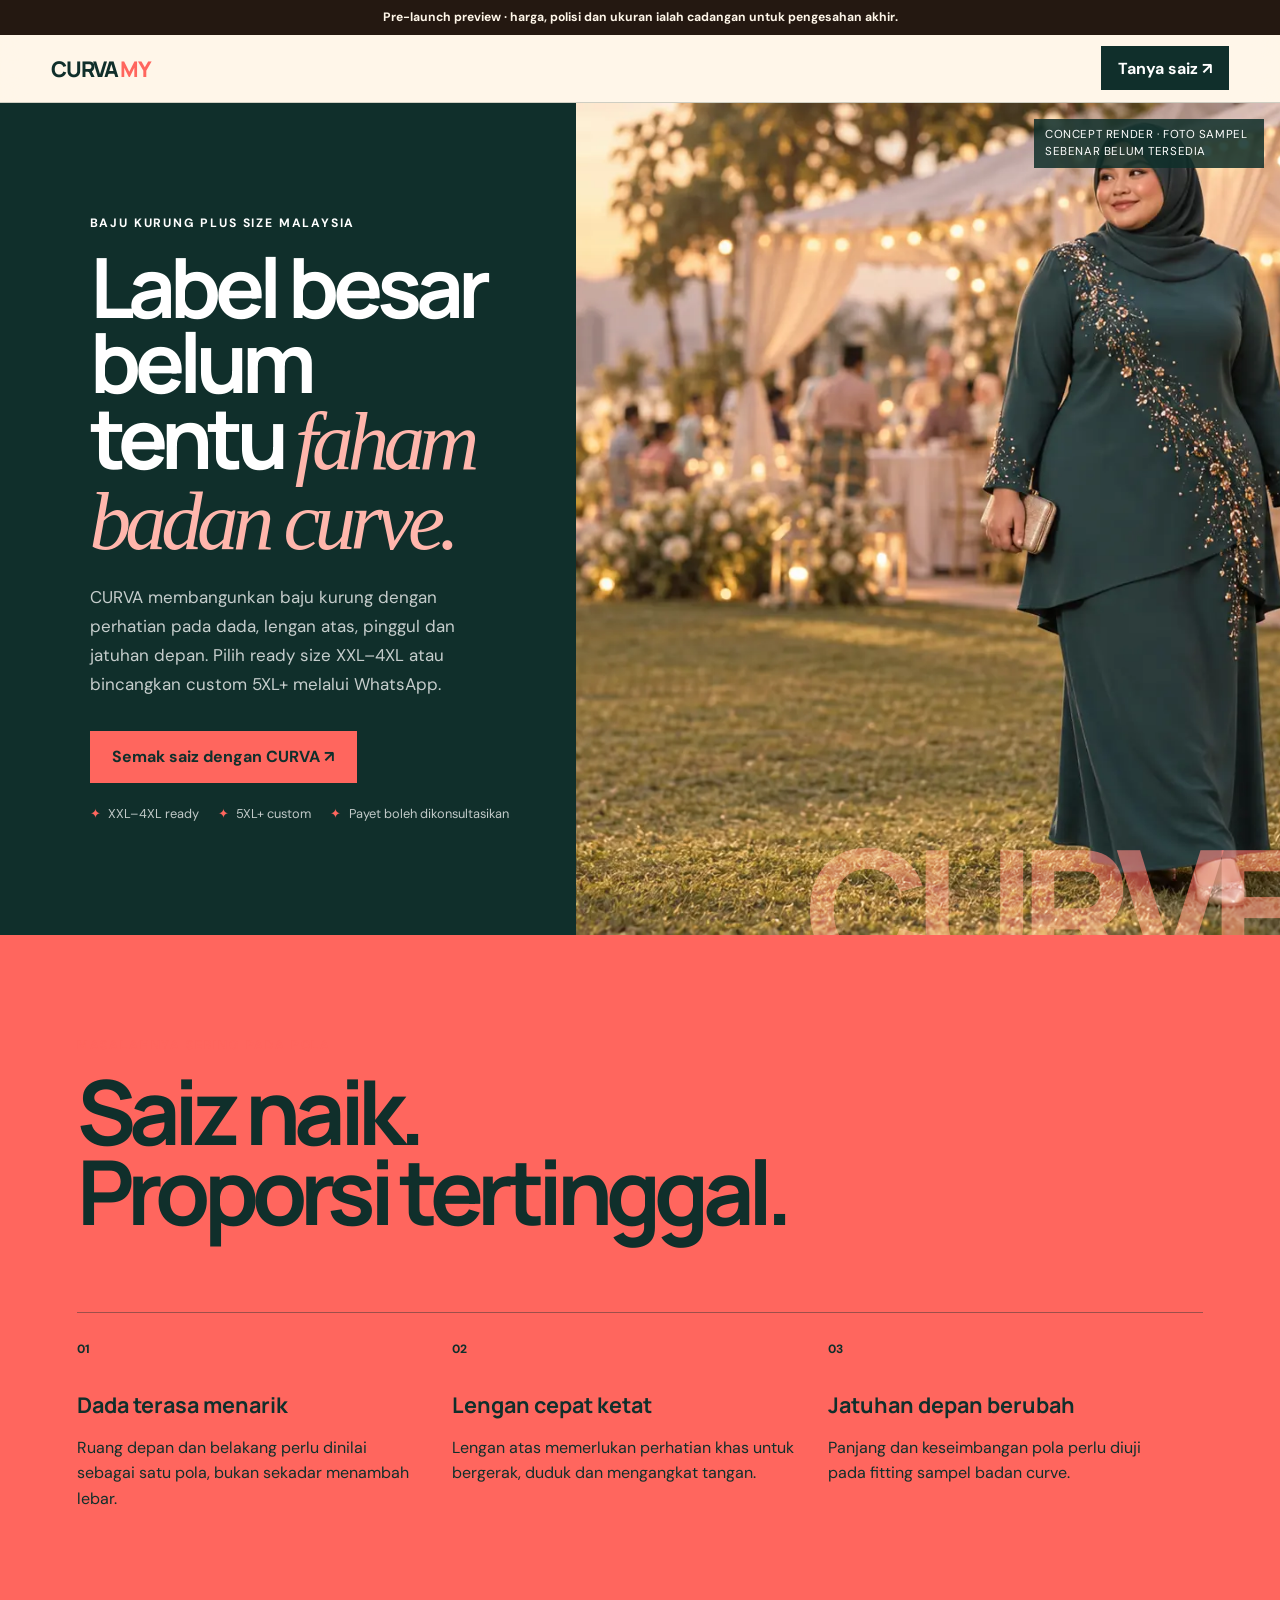
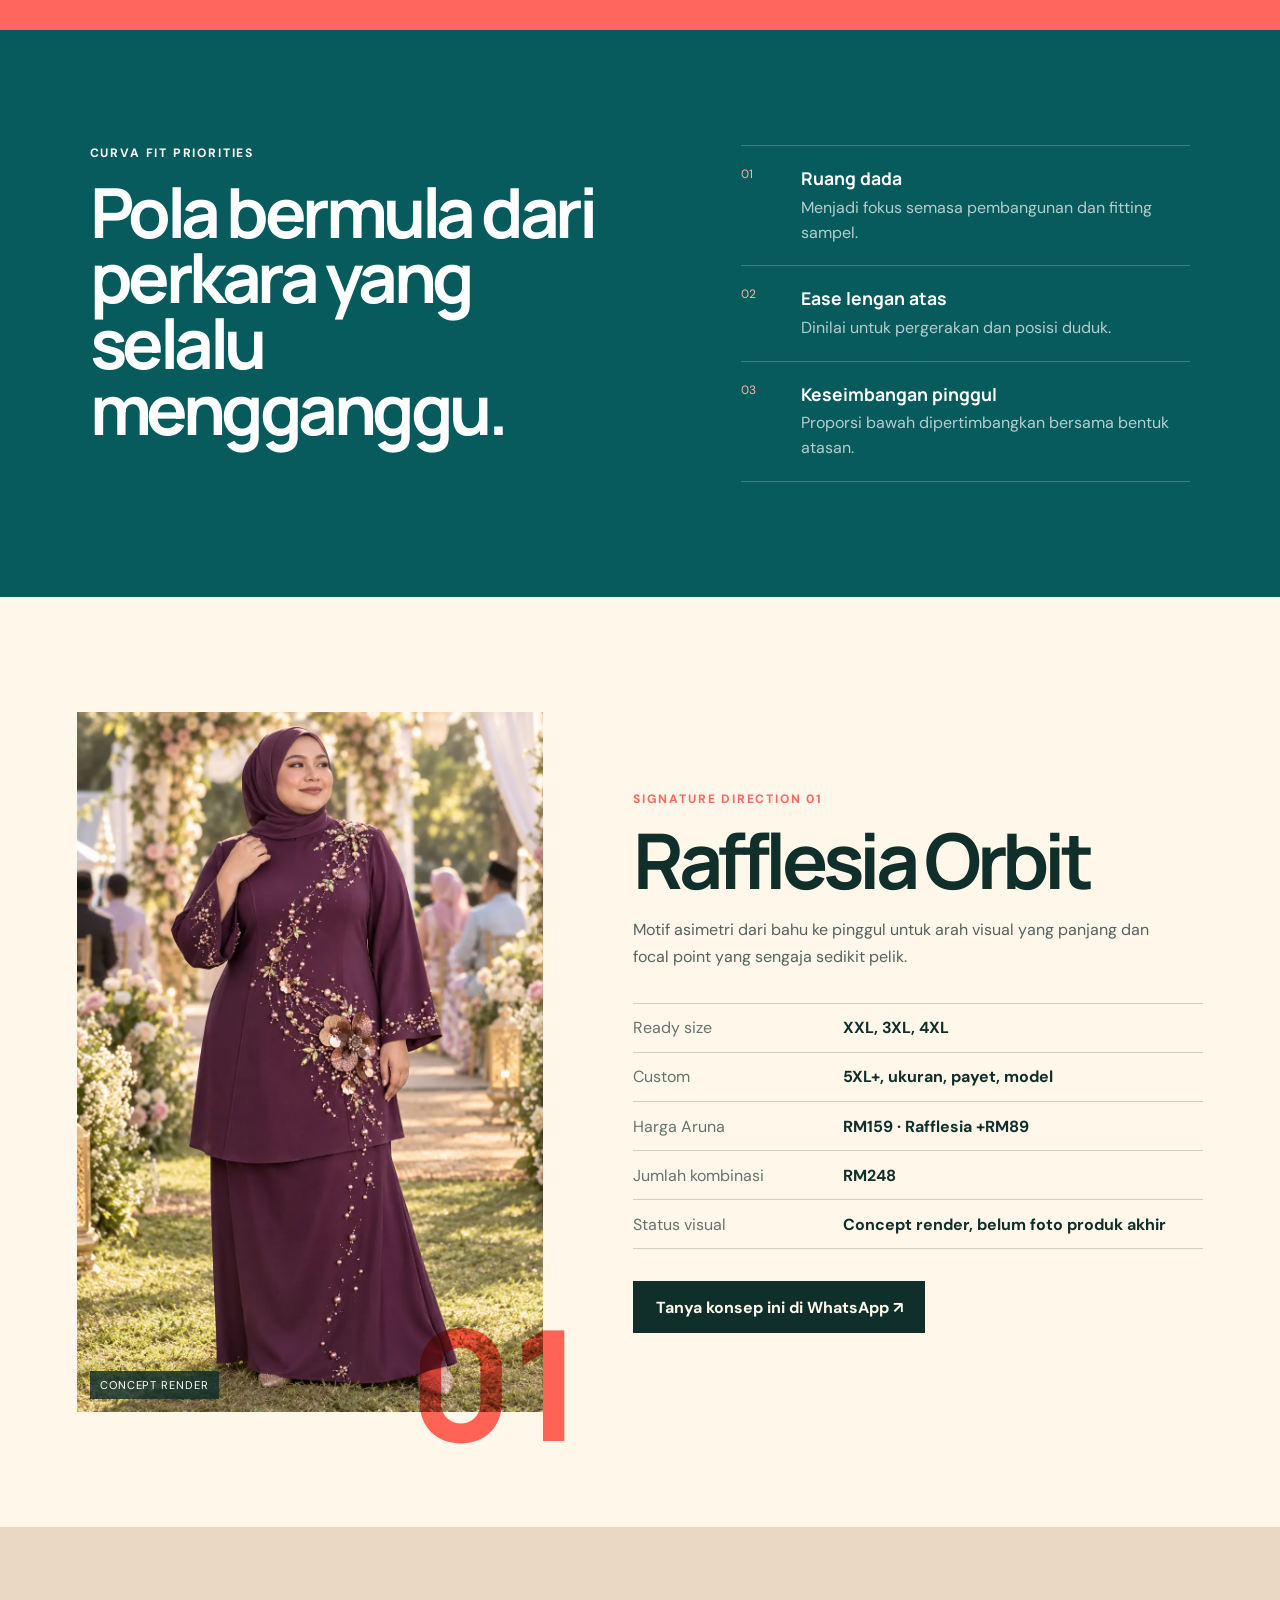
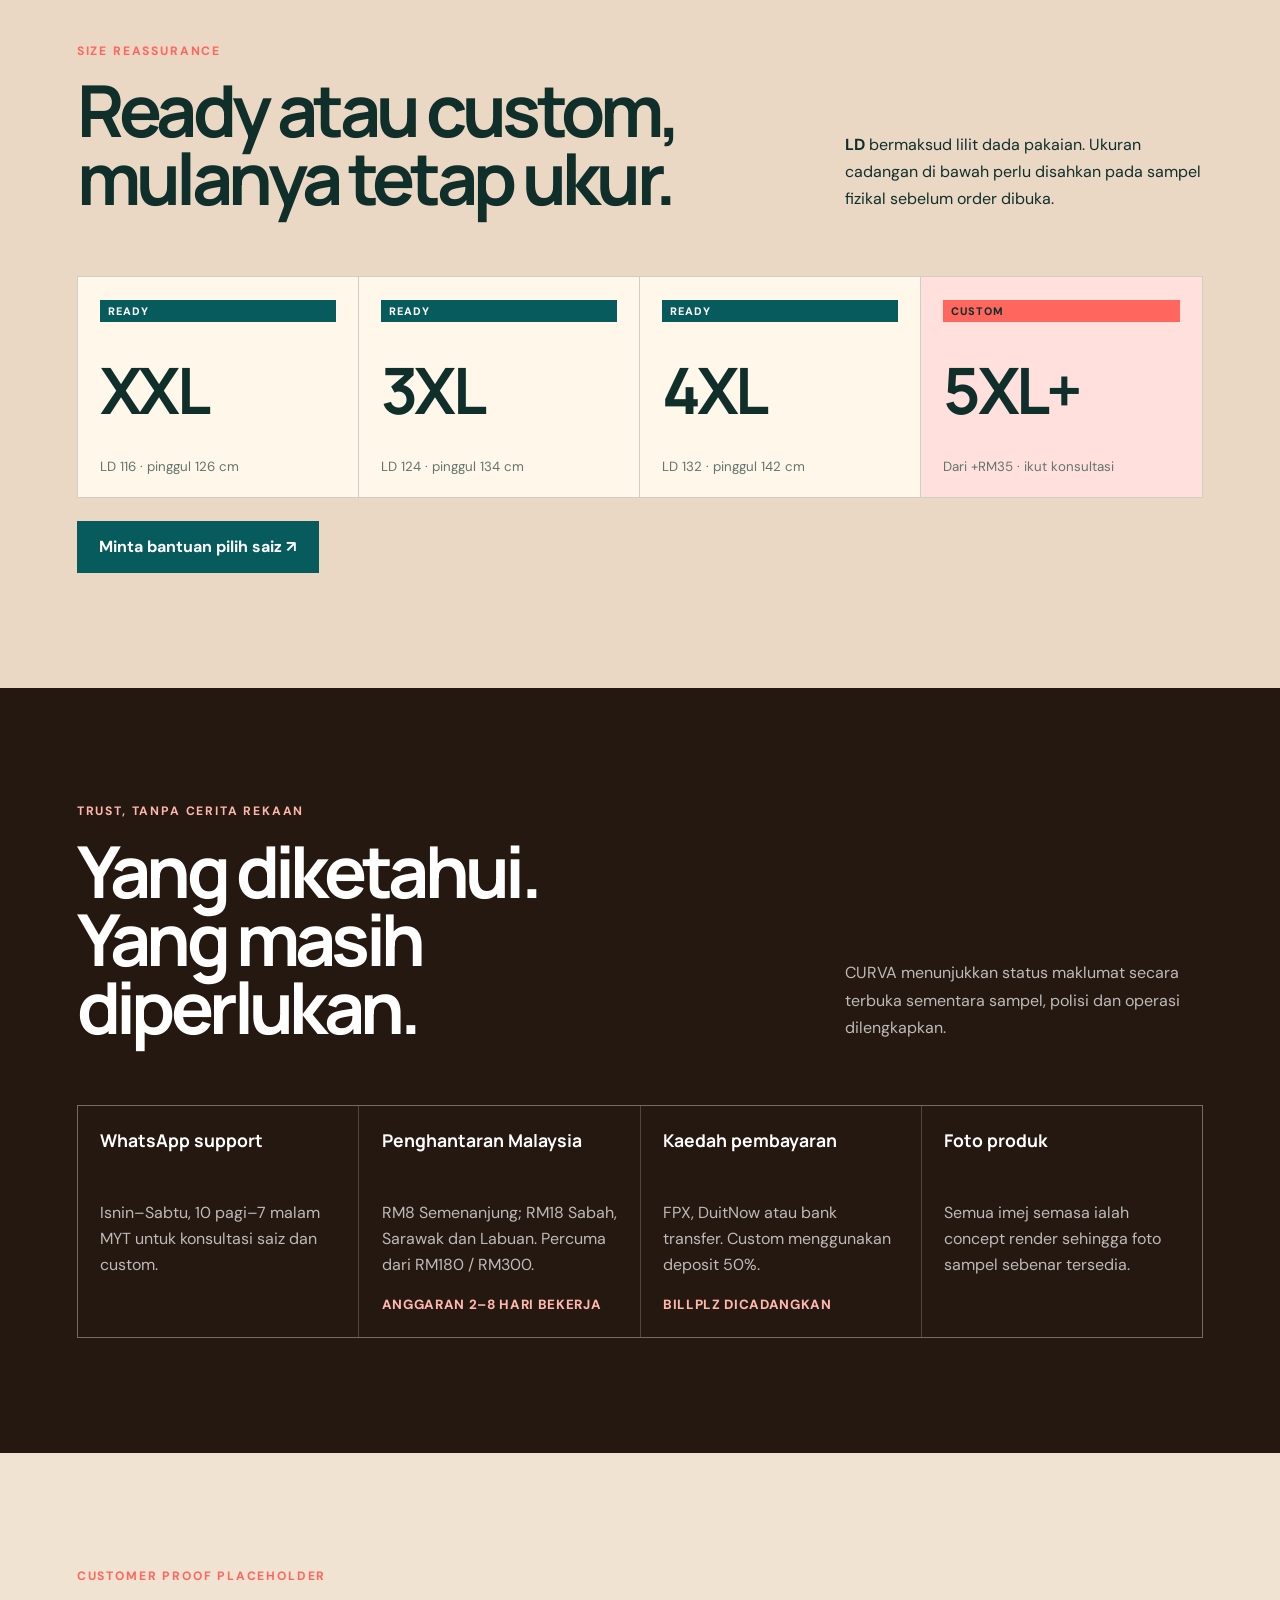
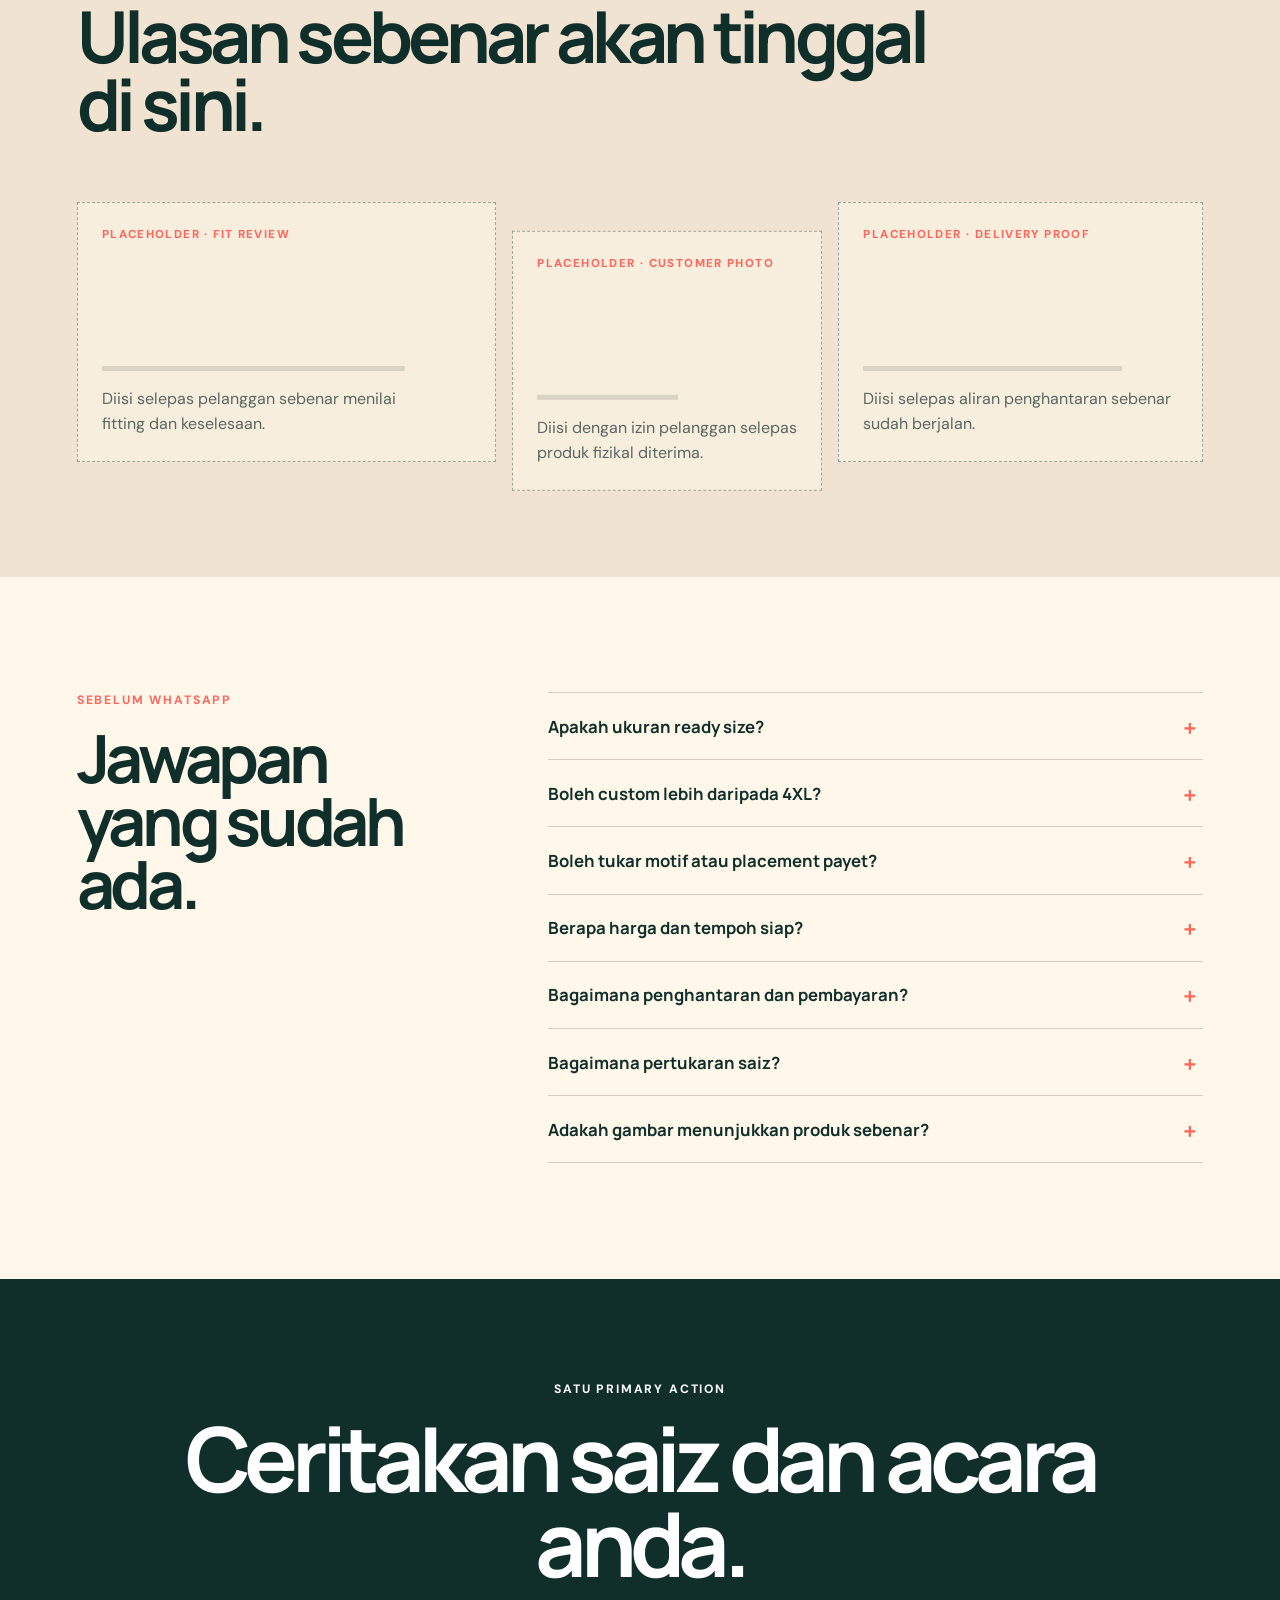
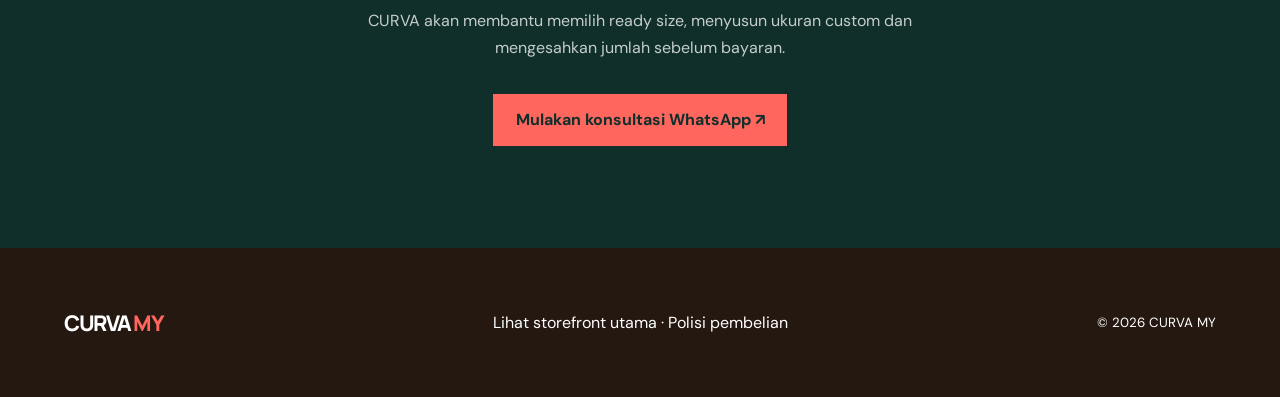
==== commit bcb19b97: "Complete provisional launch specification" ====
--- a/baju-kurung-plus-size/index.html
+++ b/baju-kurung-plus-size/index.html
@@ -18,6 +18,7 @@
   </head>
   <body class="ads-page" data-page="baju-kurung-plus-size">
     <a class="skip-link" href="#main-content">Terus ke kandungan utama</a>
+    <div class="launch-draft" role="note">Pre-launch preview · harga, polisi dan ukuran ialah cadangan untuk pengesahan akhir.</div>
 
     <header class="ads-header">
       <a class="wordmark" href="../" aria-label="Kembali ke laman utama CURVA MY">CURVA <span>MY</span></a>
@@ -88,7 +89,8 @@
           <dl>
             <div><dt>Ready size</dt><dd>XXL, 3XL, 4XL</dd></div>
             <div><dt>Custom</dt><dd>5XL+, ukuran, payet, model</dd></div>
-            <div><dt>Harga</dt><dd>Perlu pengesahan costing</dd></div>
+            <div><dt>Harga Aruna</dt><dd>RM159 · Rafflesia +RM89</dd></div>
+            <div><dt>Jumlah kombinasi</dt><dd>RM248</dd></div>
             <div><dt>Status visual</dt><dd>Concept render, belum foto produk akhir</dd></div>
           </dl>
           <a
@@ -105,13 +107,13 @@
             <p class="eyebrow dark">Size reassurance</p>
             <h2 id="ads-size-title">Ready atau custom,<br />mulanya tetap ukur.</h2>
           </div>
-          <p><strong>LD</strong> bermaksud lilit dada pakaian. Angka ukuran belum dipaparkan sehingga sampel fizikal diukur dan disahkan.</p>
+          <p><strong>LD</strong> bermaksud lilit dada pakaian. Ukuran cadangan di bawah perlu disahkan pada sampel fizikal sebelum order dibuka.</p>
         </div>
         <div class="ads-size-options">
-          <article><span class="status-ready">Ready</span><strong>XXL</strong><small>Ukuran cm perlu sampel</small></article>
-          <article><span class="status-ready">Ready</span><strong>3XL</strong><small>Ukuran cm perlu sampel</small></article>
-          <article><span class="status-ready">Ready</span><strong>4XL</strong><small>Ukuran cm perlu sampel</small></article>
-          <article class="ads-custom-size"><span class="status-custom">Custom</span><strong>5XL+</strong><small>Ikut konsultasi ukuran</small></article>
+          <article><span class="status-ready">Ready</span><strong>XXL</strong><small>LD 116 · pinggul 126 cm</small></article>
+          <article><span class="status-ready">Ready</span><strong>3XL</strong><small>LD 124 · pinggul 134 cm</small></article>
+          <article><span class="status-ready">Ready</span><strong>4XL</strong><small>LD 132 · pinggul 142 cm</small></article>
+          <article class="ads-custom-size"><span class="status-custom">Custom</span><strong>5XL+</strong><small>Dari +RM35 · ikut konsultasi</small></article>
         </div>
         <a
           class="button inline-wa wa-link"
@@ -129,9 +131,9 @@
           <p>CURVA menunjukkan status maklumat secara terbuka sementara sampel, polisi dan operasi dilengkapkan.</p>
         </div>
         <div class="ads-trust-grid">
-          <article><strong>WhatsApp support</strong><p>Konsultasi saiz dan custom tersedia melalui nombor CURVA.</p></article>
-          <article><strong>Penghantaran Malaysia</strong><p>Courier, rate, coverage dan ETA masih perlu disahkan.</p><small>Information required</small></article>
-          <article><strong>Kaedah pembayaran</strong><p>Payment method dan proses pengesahan masih perlu diputuskan.</p><small>Information required</small></article>
+          <article><strong>WhatsApp support</strong><p>Isnin–Sabtu, 10 pagi–7 malam MYT untuk konsultasi saiz dan custom.</p></article>
+          <article><strong>Penghantaran Malaysia</strong><p>RM8 Semenanjung; RM18 Sabah, Sarawak dan Labuan. Percuma dari RM180 / RM300.</p><small>Anggaran 2–8 hari bekerja</small></article>
+          <article><strong>Kaedah pembayaran</strong><p>FPX, DuitNow atau bank transfer. Custom menggunakan deposit 50%.</p><small>Billplz dicadangkan</small></article>
           <article><strong>Foto produk</strong><p>Semua imej semasa ialah concept render sehingga foto sampel sebenar tersedia.</p></article>
         </div>
       </section>
@@ -152,11 +154,12 @@
           <h2 id="ads-faq-title">Jawapan yang sudah ada.</h2>
         </div>
         <div class="faq-list">
-          <details><summary>Adakah XXL–4XL sudah mempunyai ukuran cm?</summary><p>Belum dipaparkan kerana ukuran pakaian perlu disahkan daripada sampel fizikal.</p></details>
+          <details><summary>Apakah ukuran ready size?</summary><p>XXL: LD 116 cm dan pinggul 126 cm. 3XL: LD 124 cm dan pinggul 134 cm. 4XL: LD 132 cm dan pinggul 142 cm. Semua ialah ukuran pakaian dan perlu disahkan pada sampel.</p></details>
           <details><summary>Boleh custom lebih daripada 4XL?</summary><p>Boleh dikonsultasikan berdasarkan ukuran badan melalui WhatsApp.</p></details>
-          <details><summary>Boleh tukar motif atau placement payet?</summary><p>Boleh dibincangkan. Feasibility, bahan, harga dan tempoh akan disahkan sebelum order.</p></details>
-          <details><summary>Berapa harga dan tempoh siap?</summary><p><strong>Information required:</strong> costing dan production lead time belum tersedia.</p></details>
-          <details><summary>Bagaimana penghantaran, pembayaran dan pertukaran?</summary><p><strong>Information required:</strong> butiran operasi dan polisi ini belum diberikan untuk paparan awam.</p></details>
+          <details><summary>Boleh tukar motif atau placement payet?</summary><p>Boleh. Custom payet bermula +RM79. Harga akhir mengikuti bahan, density dan placement yang dipersetujui.</p></details>
+          <details><summary>Berapa harga dan tempoh siap?</summary><p>Ready collection dicadangkan RM159–RM219 dan diproses 1–2 hari bekerja. Custom ukuran/payet 14–21 hari bekerja; custom model bermula RM299 dengan anggaran 21–30 hari bekerja.</p></details>
+          <details><summary>Bagaimana penghantaran dan pembayaran?</summary><p>Penghantaran RM8 Semenanjung dan RM18 Malaysia Timur. Pembayaran melalui FPX, DuitNow atau bank transfer; custom menggunakan deposit 50%.</p></details>
+          <details><summary>Bagaimana pertukaran saiz?</summary><p>Ready item boleh ditukar dalam 7 hari kalendar jika belum dipakai, belum dicuci dan tag masih terpasang. Kos kiriman tukar saiz ditanggung customer. Produk custom hanya layak untuk aduan kecacatan atau ketidakpadanan dengan spesifikasi yang diluluskan.</p></details>
           <details><summary>Adakah gambar menunjukkan produk sebenar?</summary><p>Belum. Semua imej semasa ditandai concept render dan perlu diganti dengan foto sampel sebenar.</p></details>
         </div>
       </section>
@@ -164,7 +167,7 @@
       <section class="final-cta ads-final" aria-labelledby="ads-final-title">
         <p class="eyebrow">Satu primary action</p>
         <h2 id="ads-final-title">Ceritakan saiz dan acara anda.</h2>
-        <p>CURVA akan membantu membezakan pilihan ready, custom dan maklumat yang masih menunggu pengesahan.</p>
+        <p>CURVA akan membantu memilih ready size, menyusun ukuran custom dan mengesahkan jumlah sebelum bayaran.</p>
         <a
           class="button button-coral wa-link"
           href="https://wa.me/6285860070439"
@@ -175,7 +178,7 @@
 
     <footer class="ads-footer">
       <a class="wordmark footer-mark" href="../">CURVA <span>MY</span></a>
-      <p><a href="../">Lihat storefront utama</a></p>
+      <p><a href="../">Lihat storefront utama</a> · <a href="../policies/">Polisi pembelian</a></p>
       <small>© <span id="year"></span> CURVA MY</small>
     </footer>
 
--- a/styles.css
+++ b/styles.css
@@ -23,6 +23,15 @@
 :focus-visible { outline: 3px solid var(--coral); outline-offset: 4px; }
 .skip-link { position: fixed; top: .75rem; left: .75rem; z-index: 100; padding: .75rem 1rem; color: white; background: var(--ink); transform: translateY(-180%); }
 .skip-link:focus { transform: translateY(0); }
+.launch-draft {
+  padding: .55rem 4vw;
+  color: #fff7ea;
+  background: #241811;
+  font-size: .76rem;
+  font-weight: 700;
+  line-height: 1.4;
+  text-align: center;
+}
 
 .site-header {
   height: 76px;
@@ -378,6 +387,24 @@
 .ads-faq { background: var(--cream); }
 .ads-final { background: var(--ink); }
 .ads-footer { background: #241811; }
+
+/* Purchase policy page */
+.policy-page { background: var(--paper); }
+.policy-header { position: sticky; top: 0; z-index: 30; display: flex; align-items: center; justify-content: space-between; min-height: 68px; padding: .8rem 5vw; border-bottom: 1px solid var(--line); background: rgba(255,247,234,.96); backdrop-filter: blur(12px); }
+.policy-header a:last-child { font-size: .86rem; font-weight: 800; }
+.policy-hero { padding: 7vw 7vw 5vw; color: white; background: var(--teal); }
+.policy-hero h1 { max-width: 900px; font-size: clamp(3.2rem, 7vw, 7rem); }
+.policy-hero > p:not(.eyebrow) { max-width: 720px; margin: 1.5rem 0 0; color: rgba(255,255,255,.76); line-height: 1.7; }
+.policy-content { padding: 6vw 7vw 9vw; }
+.policy-summary { max-width: 920px; margin-bottom: 3rem; padding: 1.2rem 1.4rem; border-left: 5px solid var(--coral); background: var(--cream); line-height: 1.7; }
+.policy-grid { display: grid; grid-template-columns: repeat(2, minmax(0, 1fr)); gap: 1rem; }
+.policy-card { padding: clamp(1.4rem, 3vw, 2.2rem); border: 1px solid var(--line); background: var(--cream); }
+.policy-card.wide { grid-column: 1 / -1; }
+.policy-card span { color: var(--coral); font-size: .75rem; font-weight: 800; letter-spacing: .1em; }
+.policy-card h2 { margin: 1.4rem 0 .8rem; font-size: clamp(1.5rem, 3vw, 2.3rem); }
+.policy-card p, .policy-card li { color: #50615d; line-height: 1.7; }
+.policy-card ul { margin: .8rem 0 0; padding-left: 1.2rem; }
+.policy-cta { margin-top: 2rem; }
 
 footer {
   display: grid;
@@ -463,6 +490,10 @@
   .ads-size-options article:last-child { border-bottom: 0; }
   .ads-trust-grid article { min-height: auto; }
   .ads-trust-grid p { margin-top: 1.5rem; }
+  .policy-hero { padding: 4.5rem 6vw 3.5rem; }
+  .policy-content { padding: 4rem 6vw 5rem; }
+  .policy-grid { grid-template-columns: 1fr; }
+  .policy-card.wide { grid-column: auto; }
 }
 
 @media (prefers-reduced-motion: reduce) {
